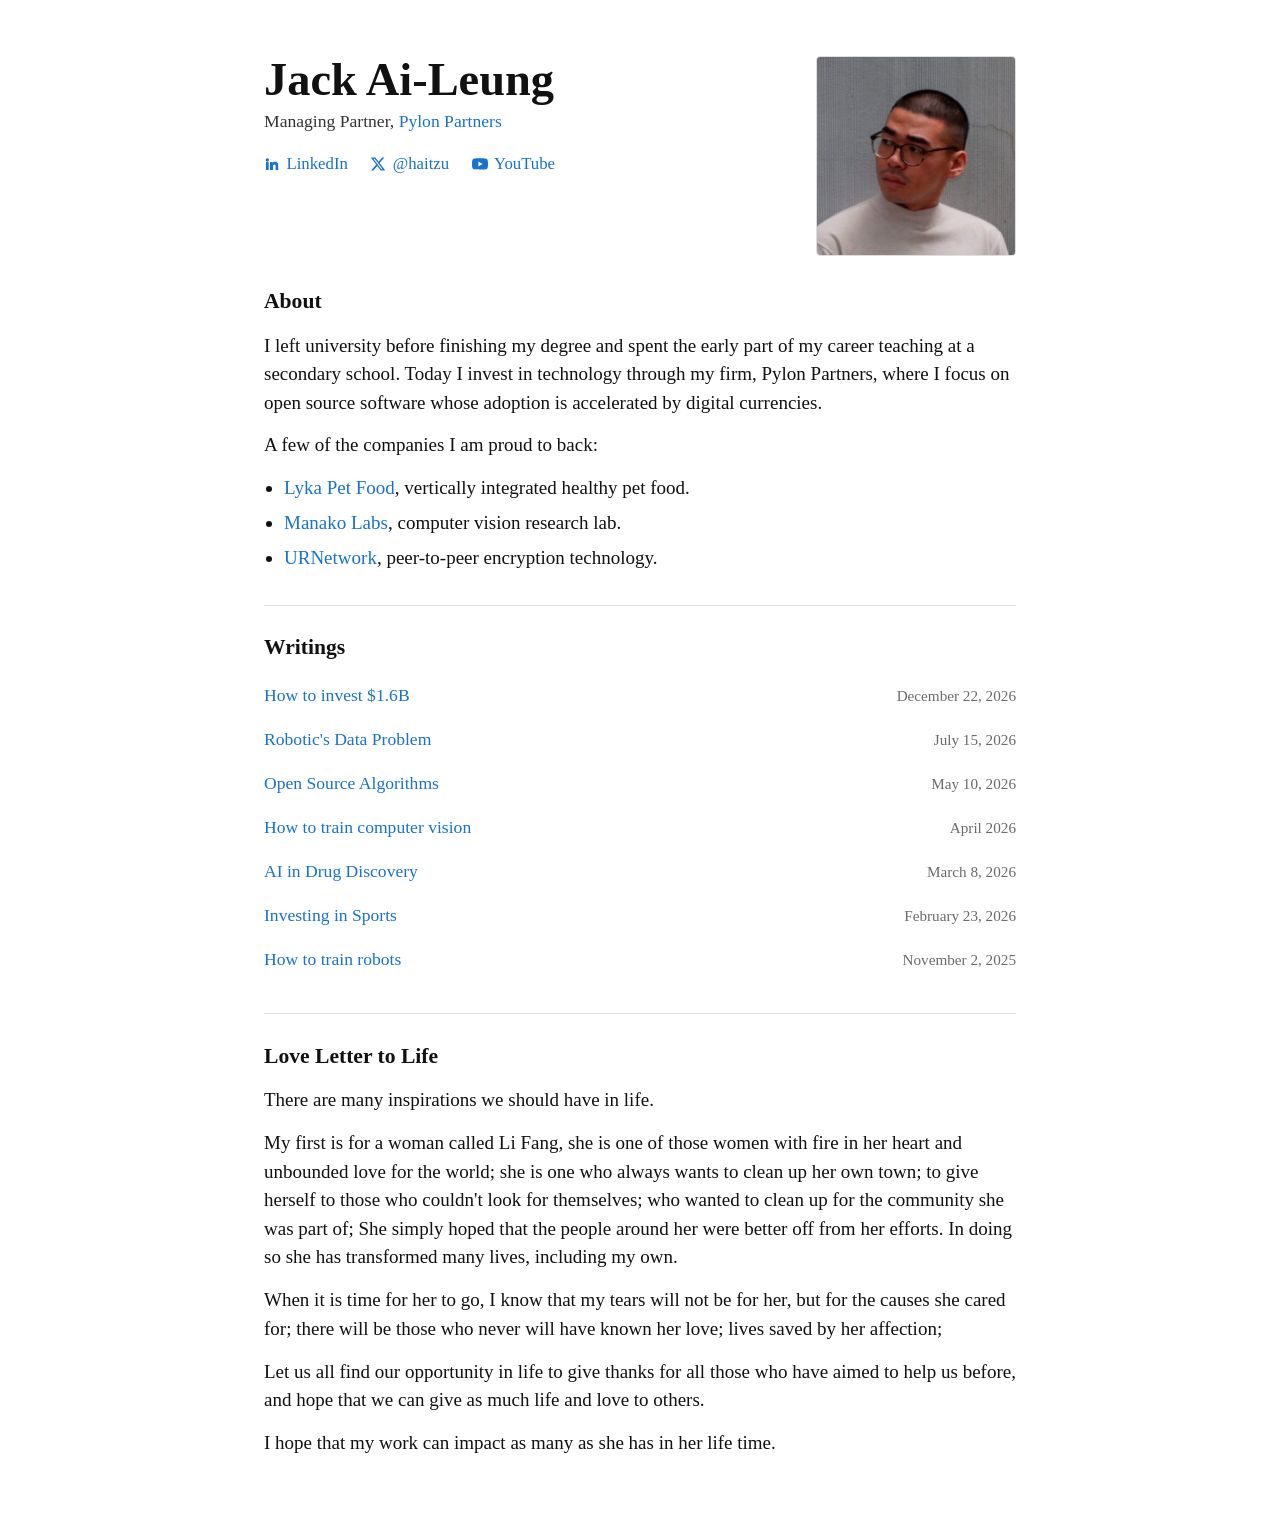
==== index.html @ 3fbbdba5 "Retitle essay, Home nav link, abstract all guest attributions" ====
<!DOCTYPE html>
<html lang="en">
<head>
  <meta charset="utf-8">
  <meta name="viewport" content="width=device-width, initial-scale=1">
  <title>Jack Ai-Leung</title>
  <meta name="description" content="Jack Ai-Leung, tech investor. Founder of Pylon Partners, identifying and investing in open source software accelerated by digital currencies. Former secondary school teacher.">
  <meta property="og:title" content="Jack Ai-Leung">
  <meta property="og:description" content="Tech investor. Founder of Pylon Partners.">
  <meta property="og:type" content="website">
  <link rel="stylesheet" href="style.css">
</head>
<body>
  <main class="wrap">

    <header class="masthead">
      <div class="intro">
        <h1>Jack Ai-Leung</h1>
        <p class="role">Managing Partner, <a href="https://www.pylon.partners" target="_blank" rel="noopener">Pylon Partners</a></p>
        <nav class="links">
          <a href="https://www.linkedin.com/in/jackpylon/" target="_blank" rel="noopener">
            <svg viewBox="0 0 24 24" fill="currentColor" aria-hidden="true"><path d="M4.98 3.5a2.5 2.5 0 1 1 0 5 2.5 2.5 0 0 1 0-5ZM3 9h4v12H3V9Zm6 0h3.8v1.64h.05c.53-1 1.83-2.05 3.77-2.05 4.03 0 4.78 2.65 4.78 6.1V21h-4v-5.4c0-1.29-.02-2.95-1.8-2.95-1.8 0-2.08 1.4-2.08 2.85V21H9V9Z"/></svg>
            LinkedIn
          </a>
          <a href="https://x.com/haitzu" target="_blank" rel="noopener">
            <svg viewBox="0 0 24 24" fill="currentColor" aria-hidden="true"><path d="M18.244 2.25h3.308l-7.227 8.26 8.502 11.24h-6.66l-5.214-6.817L4.99 21.75H1.68l7.73-8.835L1.254 2.25H8.08l4.713 6.231 5.45-6.231Zm-1.161 17.52h1.833L7.084 4.126H5.117L17.083 19.77Z"/></svg>
            @haitzu
          </a>
          <a href="https://www.youtube.com/@supercyclepod" target="_blank" rel="noopener">
            <svg viewBox="0 0 24 24" fill="currentColor" aria-hidden="true"><path d="M23.5 6.2a3.02 3.02 0 0 0-2.12-2.14C19.5 3.55 12 3.55 12 3.55s-7.5 0-9.38.51A3.02 3.02 0 0 0 .5 6.2 31.6 31.6 0 0 0 0 12a31.6 31.6 0 0 0 .5 5.8 3.02 3.02 0 0 0 2.12 2.14c1.88.51 9.38.51 9.38.51s7.5 0 9.38-.51a3.02 3.02 0 0 0 2.12-2.14A31.6 31.6 0 0 0 24 12a31.6 31.6 0 0 0-.5-5.8ZM9.6 15.57V8.43L15.82 12 9.6 15.57Z"/></svg>
            YouTube
          </a>
        </nav>
      </div>
      <div class="photo">
        <!-- Real headshot. Falls back to the monogram if assets/headshot.jpg is missing. -->
        <img src="assets/headshot.jpg" alt="Jack" onerror="this.onerror=null;this.src='assets/headshot.svg'">
      </div>
    </header>

    <section id="about" class="prose">
      <p class="section-label">About</p>
      <p>I left university before finishing my degree and spent the early part of my career teaching at a secondary school. Today I invest in technology through my firm, Pylon Partners, where I focus on open source software whose adoption is accelerated by digital currencies.</p>
      <p class="list-lead">A few of the companies I am proud to back:</p>
      <ul class="bullets">
        <li><span class="b-name"><a href="https://lyka.com.au" target="_blank" rel="noopener">Lyka Pet Food</a></span>, vertically integrated healthy pet food.</li>
        <li><span class="b-name"><a href="https://manako.ai/" target="_blank" rel="noopener">Manako Labs</a></span>, computer vision research lab.</li>
        <li><span class="b-name"><a href="https://ur.io" target="_blank" rel="noopener">URNetwork</a></span>, peer-to-peer encryption technology.</li>
      </ul>
    </section>

    <section id="writings">
      <p class="section-label">Writings</p>
      <ul class="posts">
        <li>
          <a class="post-link" href="posts/how-to-invest-1-6b.html">
            <span class="post-title">How to invest $1.6B</span>
            <span class="post-date">December 22, 2026</span>
          </a>
        </li>
        <li>
          <a class="post-link" href="posts/robotics-data-problem.html">
            <span class="post-title">Robotic's Data Problem</span>
            <span class="post-date">July 15, 2026</span>
          </a>
        </li>
        <li>
          <a class="post-link" href="posts/open-source-algorithms.html">
            <span class="post-title">Open Source Algorithms</span>
            <span class="post-date">May 10, 2026</span>
          </a>
        </li>
        <li>
          <a class="post-link" href="posts/how-to-train-computer-vision.html">
            <span class="post-title">How to train computer vision</span>
            <span class="post-date">April 2026</span>
          </a>
        </li>
        <li>
          <a class="post-link" href="posts/ai-in-drug-discovery.html">
            <span class="post-title">AI in Drug Discovery</span>
            <span class="post-date">March 8, 2026</span>
          </a>
        </li>
        <li>
          <a class="post-link" href="posts/investing-in-sports.html">
            <span class="post-title">Investing in Sports</span>
            <span class="post-date">February 23, 2026</span>
          </a>
        </li>
        <li>
          <a class="post-link" href="posts/how-to-train-robots.html">
            <span class="post-title">How to train robots</span>
            <span class="post-date">November 2, 2025</span>
          </a>
        </li>
      </ul>
    </section>

    <section id="love-letter" class="prose">
      <p class="section-label">Love Letter to Life</p>
      <p>There are many inspirations we should have in life.</p>
      <p>My first is for a woman called Li Fang, she is one of those women with fire in her heart and unbounded love for the world; she is one who always wants to clean up her own town; to give herself to those who couldn't look for themselves; who wanted to clean up for the community she was part of; She simply hoped that the people around her were better off from her efforts. In doing so she has transformed many lives, including my own.</p>
      <p>When it is time for her to go, I know that my tears will not be for her, but for the causes she cared for; there will be those who never will have known her love; lives saved by her affection;</p>
      <p>Let us all find our opportunity in life to give thanks for all those who have aimed to help us before, and hope that we can give as much life and love to others.</p>
      <p>I hope that my work can impact as many as she has in her life time.</p>
    </section>

  </main>
</body>
</html>
---- style.css ----
/* ============================================================
   Jack, personal site
   Forked from the andyzeng.github.io academic template:
   two-column masthead, rule dividers, blue/orange link colors.
   Body type set in Times New Roman on white per Jack's request.
   ============================================================ */

:root {
  --bg:        #ffffff;
  --ink:       #111111;
  --ink-soft:  #333333;
  --ink-faint: #6a6a6a;
  --line:      #dddddd;
  --link:      #1772d0;   /* legible link blue */
  --link-hov:  #0d2749;   /* darker blue on hover */
  --max:       50rem;
  --serif: 'Times New Roman', Times, Georgia, serif;
}

* { box-sizing: border-box; }
html { -webkit-text-size-adjust: 100%; }

body {
  margin: 0;
  background: var(--bg);
  color: var(--ink);
  font-family: var(--serif);
  font-size: 19px;
  line-height: 1.5;
  text-rendering: optimizeLegibility;
}

.wrap {
  max-width: var(--max);
  margin: 0 auto;
  padding: clamp(2rem, 5vw, 3.5rem) 1.5rem 4.5rem;
}

/* ---------- Links ---------- */
a { color: var(--link); text-decoration: none; }
a:hover { color: var(--link-hov); text-decoration: none; }

/* ---------- Masthead (two-column: bio left, photo right) ---------- */
.masthead {
  display: flex;
  align-items: flex-start;
  gap: 2rem;
  margin-bottom: 0.5rem;
}
.masthead .intro { flex: 1 1 auto; min-width: 0; }
.masthead h1 {
  font-weight: 700;
  font-size: clamp(2.2rem, 5vw, 2.9rem);
  line-height: 1.05;
  margin: 0 0 0.2rem;
}
.masthead .role {
  font-size: 1.1rem;
  color: var(--ink-soft);
  margin: 0 0 0.9rem;
}
.masthead .role a { color: var(--link); }
.masthead .role a:hover { color: var(--link-hov); }
.masthead .links { margin-top: 1.05rem; }
.masthead .photo {
  flex: 0 0 auto;
  width: 200px;
  height: 200px;
  overflow: hidden;
  background: #f2f2f2;
  border: 1px solid var(--line);
  border-radius: 4px;
}
.masthead .photo img { width: 100%; height: 100%; object-fit: cover; display: block; }

/* ---------- Section headers with rule ---------- */
section { margin-top: 1.8rem; }
section + section {
  border-top: 1px solid var(--line);
  padding-top: 1.6rem;
  margin-top: 2rem;
}
.section-label {
  font-family: var(--serif);
  font-size: 1.35rem;
  font-weight: 700;
  color: var(--ink);
  margin: 0 0 0.6rem;
}

.prose p { margin: 0 0 0.9rem; color: var(--ink); }
.prose p:last-child { margin-bottom: 0; }
.prose strong { font-weight: 700; }
.list-lead { margin: 0 0 0.4rem; color: var(--ink); }

/* ---------- Bulleted lists (portfolio + prose) ---------- */
.bullets { margin: 0.2rem 0 0; padding-left: 1.25rem; }
.bullets li { margin: 0 0 0.4rem; }
.bullets .b-name { font-weight: 400; }
.bullets .b-name a { color: var(--link); }
.bullets .b-name a:hover { color: var(--link-hov); }

/* ---------- Contact / links row ---------- */
.links {
  display: flex;
  flex-wrap: wrap;
  gap: 0.2rem 1.4rem;
  font-size: 1.05rem;
}
.links a { display: inline-flex; align-items: center; gap: 0.4rem; }
.links svg { width: 16px; height: 16px; flex: 0 0 auto; }

/* ---------- Company / venture lists ---------- */
.holdings { list-style: none; margin: 0.2rem 0 0; padding: 0; }
.holdings li {
  display: flex;
  justify-content: space-between;
  align-items: baseline;
  gap: 1rem;
  padding: 0.4rem 0;
}
.holdings .h-name { font-weight: 700; }
.holdings .h-name a { color: var(--link); }
.holdings .h-name a:hover { color: var(--link-hov); }
.holdings .h-desc { color: var(--ink-soft); font-weight: 400; }
.holdings .h-role {
  flex: 0 0 auto;
  font-style: italic;
  font-size: 0.92rem;
  color: var(--ink-faint);
  white-space: nowrap;
}

/* ---------- Writings list ---------- */
.posts { list-style: none; margin: 0; padding: 0; }
.posts a.post-link {
  display: flex;
  justify-content: space-between;
  align-items: baseline;
  gap: 1.25rem;
  padding: 0.55rem 0;
}
.posts .post-main { display: flex; flex-direction: column; gap: 0.12rem; }
.posts .post-title { font-size: 1.1rem; }
.posts .post-dek { font-size: 0.9rem; color: var(--ink-faint); line-height: 1.35; }
.posts .post-date {
  flex: 0 0 auto;
  font-size: 0.95rem;
  color: var(--ink-faint);
  white-space: nowrap;
}

/* ---------- Footer ---------- */
.site-foot {
  margin-top: 3rem;
  font-size: 0.92rem;
  color: var(--ink-faint);
}

/* ============================================================
   Post pages
   ============================================================ */
.post-nav { margin-bottom: 1.8rem; font-size: 1rem; }

.post-head { margin-bottom: 1.7rem; }
.post-head .post-meta {
  font-size: 0.95rem;
  color: var(--ink-faint);
  margin: 0 0 0.6rem;
}
.post-head h1 {
  font-weight: 700;
  font-size: clamp(1.95rem, 4.5vw, 2.5rem);
  line-height: 1.12;
  margin: 0 0 0.5rem;
}
.post-head .standfirst {
  font-size: 1.2rem;
  font-style: italic;
  line-height: 1.42;
  color: var(--ink-soft);
  margin: 0;
}

.article { font-size: 1.06rem; line-height: 1.6; }
.article h2 {
  font-weight: 700;
  font-size: 1.4rem;
  line-height: 1.25;
  margin: 2rem 0 0.6rem;
}
.article p { margin: 0 0 1.1rem; }
.article ul { margin: 0 0 1.1rem; padding-left: 1.3rem; }
.article li { margin: 0 0 0.4rem; }
.article a { text-decoration: underline; }

.article blockquote {
  margin: 1.2rem 0;
  padding-left: 1.5rem;
  color: var(--ink);
}
.article blockquote cite {
  display: block;
  margin-top: 0.3rem;
  font-style: normal;
  font-size: 0.92rem;
  color: var(--ink-faint);
}

/* ---------- Figures / visualizations ---------- */
.figure { margin: 1.9rem 0; }
.figure svg {
  width: 100%;
  height: auto;
  display: block;
  background: #fff;
  border: 1px solid var(--line);
  border-radius: 4px;
}
.figure figcaption {
  margin-top: 0.55rem;
  font-size: 0.9rem;
  font-style: italic;
  color: var(--ink-faint);
}

.source-note {
  margin-top: 2rem;
  font-size: 0.92rem;
  color: var(--ink-faint);
}

/* ---------- Small screens ---------- */
@media (max-width: 620px) {
  body { font-size: 18px; }
  .masthead { flex-direction: column-reverse; align-items: flex-start; gap: 1rem; }
  .masthead .photo { width: 150px; height: 150px; }
  .holdings li,
  .posts a.post-link { flex-direction: column; gap: 0.1rem; }
  .holdings .h-role { font-size: 0.88rem; }
}
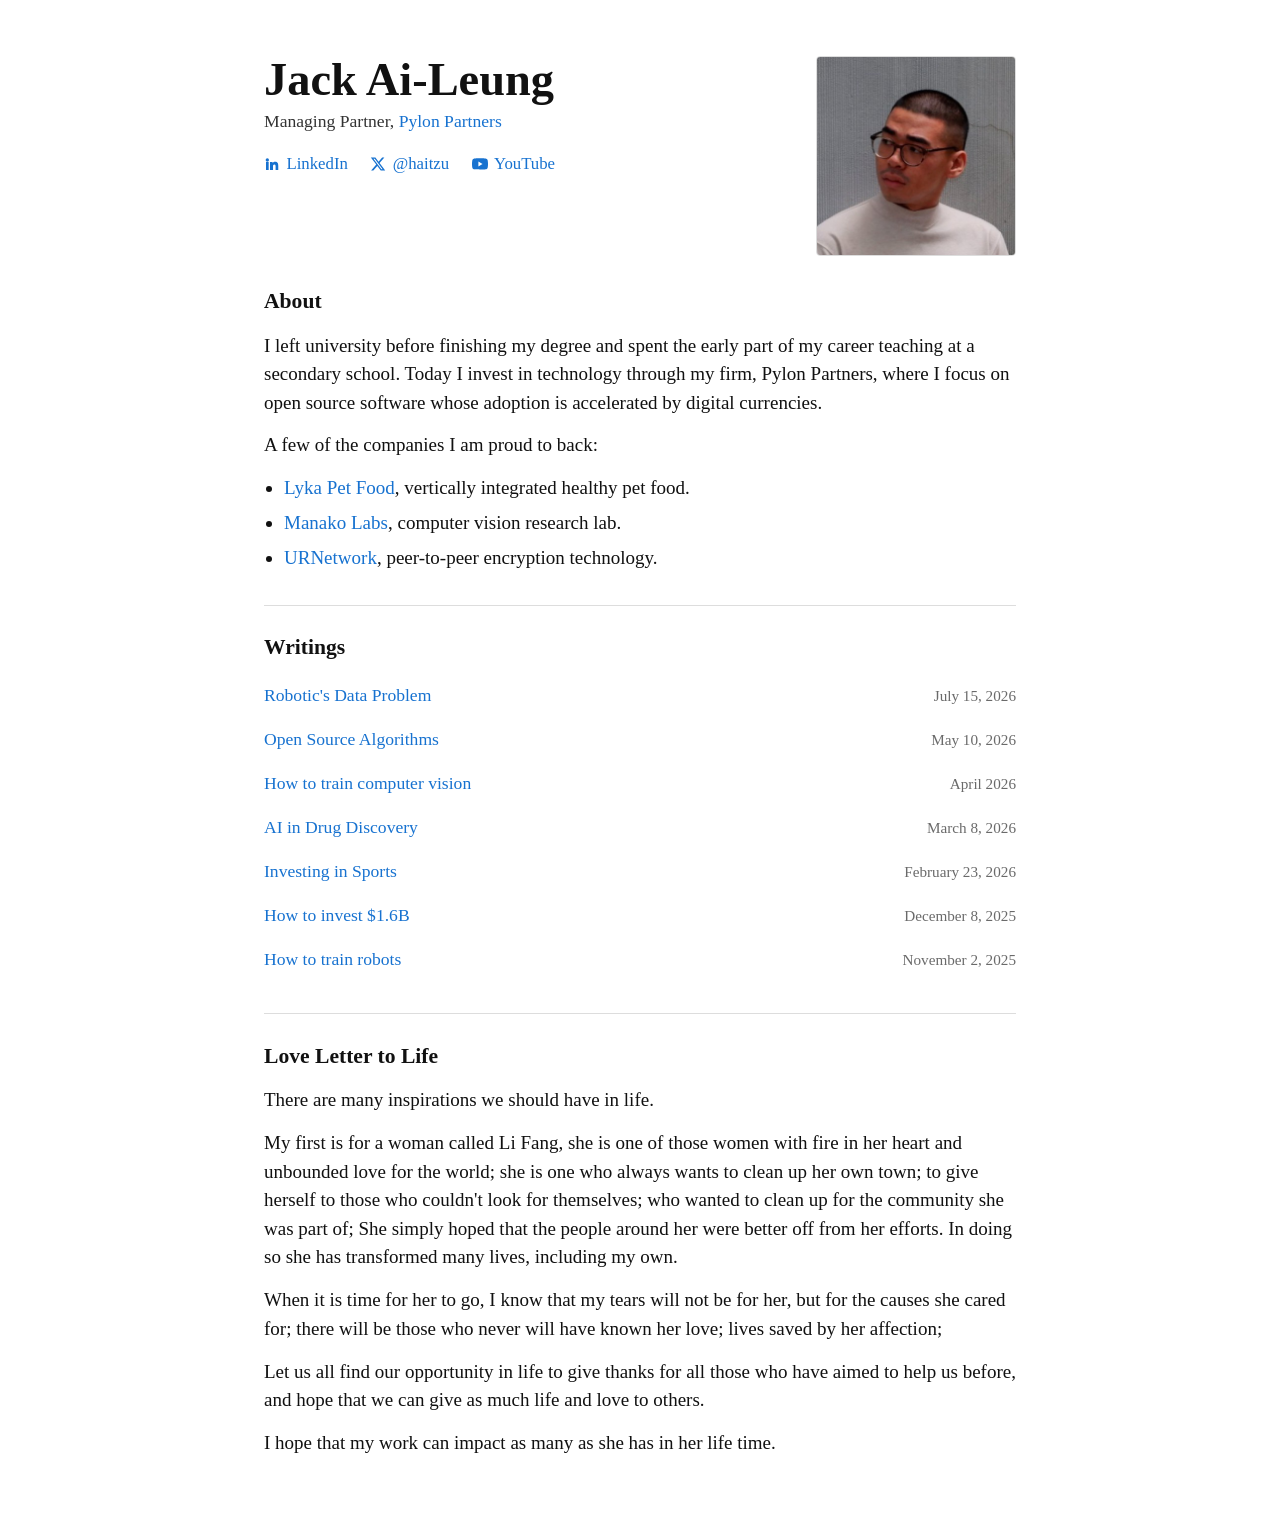
==== commit a0c5923b: "Add newer/older nav and key-takeaway highlights; correct $1.6B date; drop newsletter" ====
--- a/index.html
+++ b/index.html
@@ -53,12 +53,6 @@
       <p class="section-label">Writings</p>
       <ul class="posts">
         <li>
-          <a class="post-link" href="posts/how-to-invest-1-6b.html">
-            <span class="post-title">How to invest $1.6B</span>
-            <span class="post-date">December 22, 2026</span>
-          </a>
-        </li>
-        <li>
           <a class="post-link" href="posts/robotics-data-problem.html">
             <span class="post-title">Robotic's Data Problem</span>
             <span class="post-date">July 15, 2026</span>
@@ -89,6 +83,12 @@
           </a>
         </li>
         <li>
+          <a class="post-link" href="posts/how-to-invest-1-6b.html">
+            <span class="post-title">How to invest $1.6B</span>
+            <span class="post-date">December 8, 2025</span>
+          </a>
+        </li>
+        <li>
           <a class="post-link" href="posts/how-to-train-robots.html">
             <span class="post-title">How to train robots</span>
             <span class="post-date">November 2, 2025</span>
@@ -106,6 +106,7 @@
       <p>I hope that my work can impact as many as she has in her life time.</p>
     </section>
 
+
   </main>
 </body>
 </html>
--- a/style.css
+++ b/style.css
@@ -230,6 +230,48 @@
   color: var(--ink-faint);
 }
 
+/* ---------- Key takeaway highlights ----------
+   Three per essay, reserved for the load-bearing claims only.
+   Tint is the link blue (#1772d0) at ~14% on white, so it sits
+   inside the existing palette rather than introducing a new colour. */
+.article mark.hl {
+  background: #deebf8;
+  color: inherit;
+  padding: 0.08em 0.14em;
+  border-radius: 2px;
+  box-decoration-break: clone;
+  -webkit-box-decoration-break: clone;
+}
+
+
+/* ---------- Newer / older essay navigation ---------- */
+.post-foot-nav {
+  display: flex;
+  justify-content: space-between;
+  align-items: flex-start;
+  gap: 2rem;
+  margin-top: 2.6rem;
+  padding-top: 1.3rem;
+  border-top: 1px solid var(--line);
+}
+.post-foot-nav a {
+  display: flex;
+  flex-direction: column;
+  gap: 0.12rem;
+  max-width: 47%;
+}
+.post-foot-nav .pfn-next {
+  margin-left: auto;
+  text-align: right;
+  align-items: flex-end;
+}
+.post-foot-nav .pfn-label {
+  font-size: 0.88rem;
+  color: var(--ink-faint);
+}
+.post-foot-nav .pfn-title { font-size: 1.02rem; line-height: 1.3; }
+
+
 /* ---------- Small screens ---------- */
 @media (max-width: 620px) {
   body { font-size: 18px; }
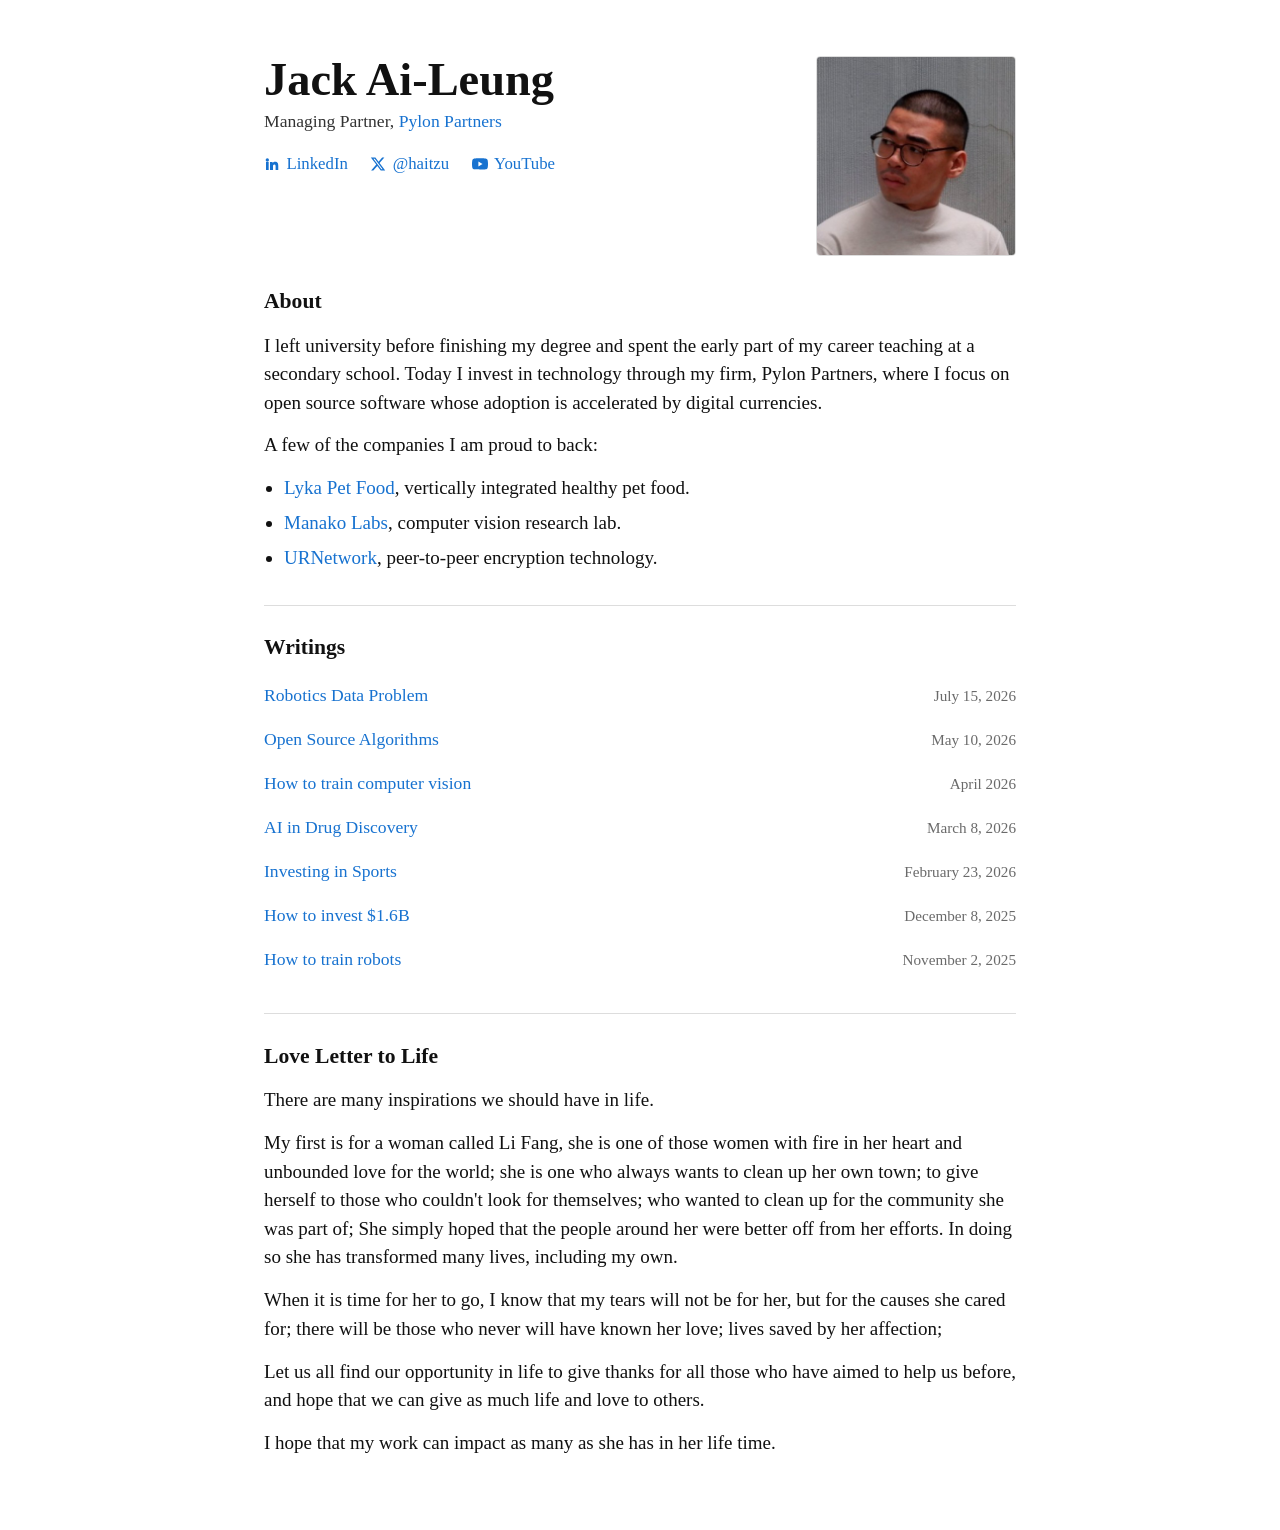
==== commit c04ed9f0: "Retitle to Robotics Data Problem; add 9 figures; centre figure headers; scope svg styles" ====
--- a/index.html
+++ b/index.html
@@ -54,7 +54,7 @@
       <ul class="posts">
         <li>
           <a class="post-link" href="posts/robotics-data-problem.html">
-            <span class="post-title">Robotic's Data Problem</span>
+            <span class="post-title">Robotics Data Problem</span>
             <span class="post-date">July 15, 2026</span>
           </a>
         </li>
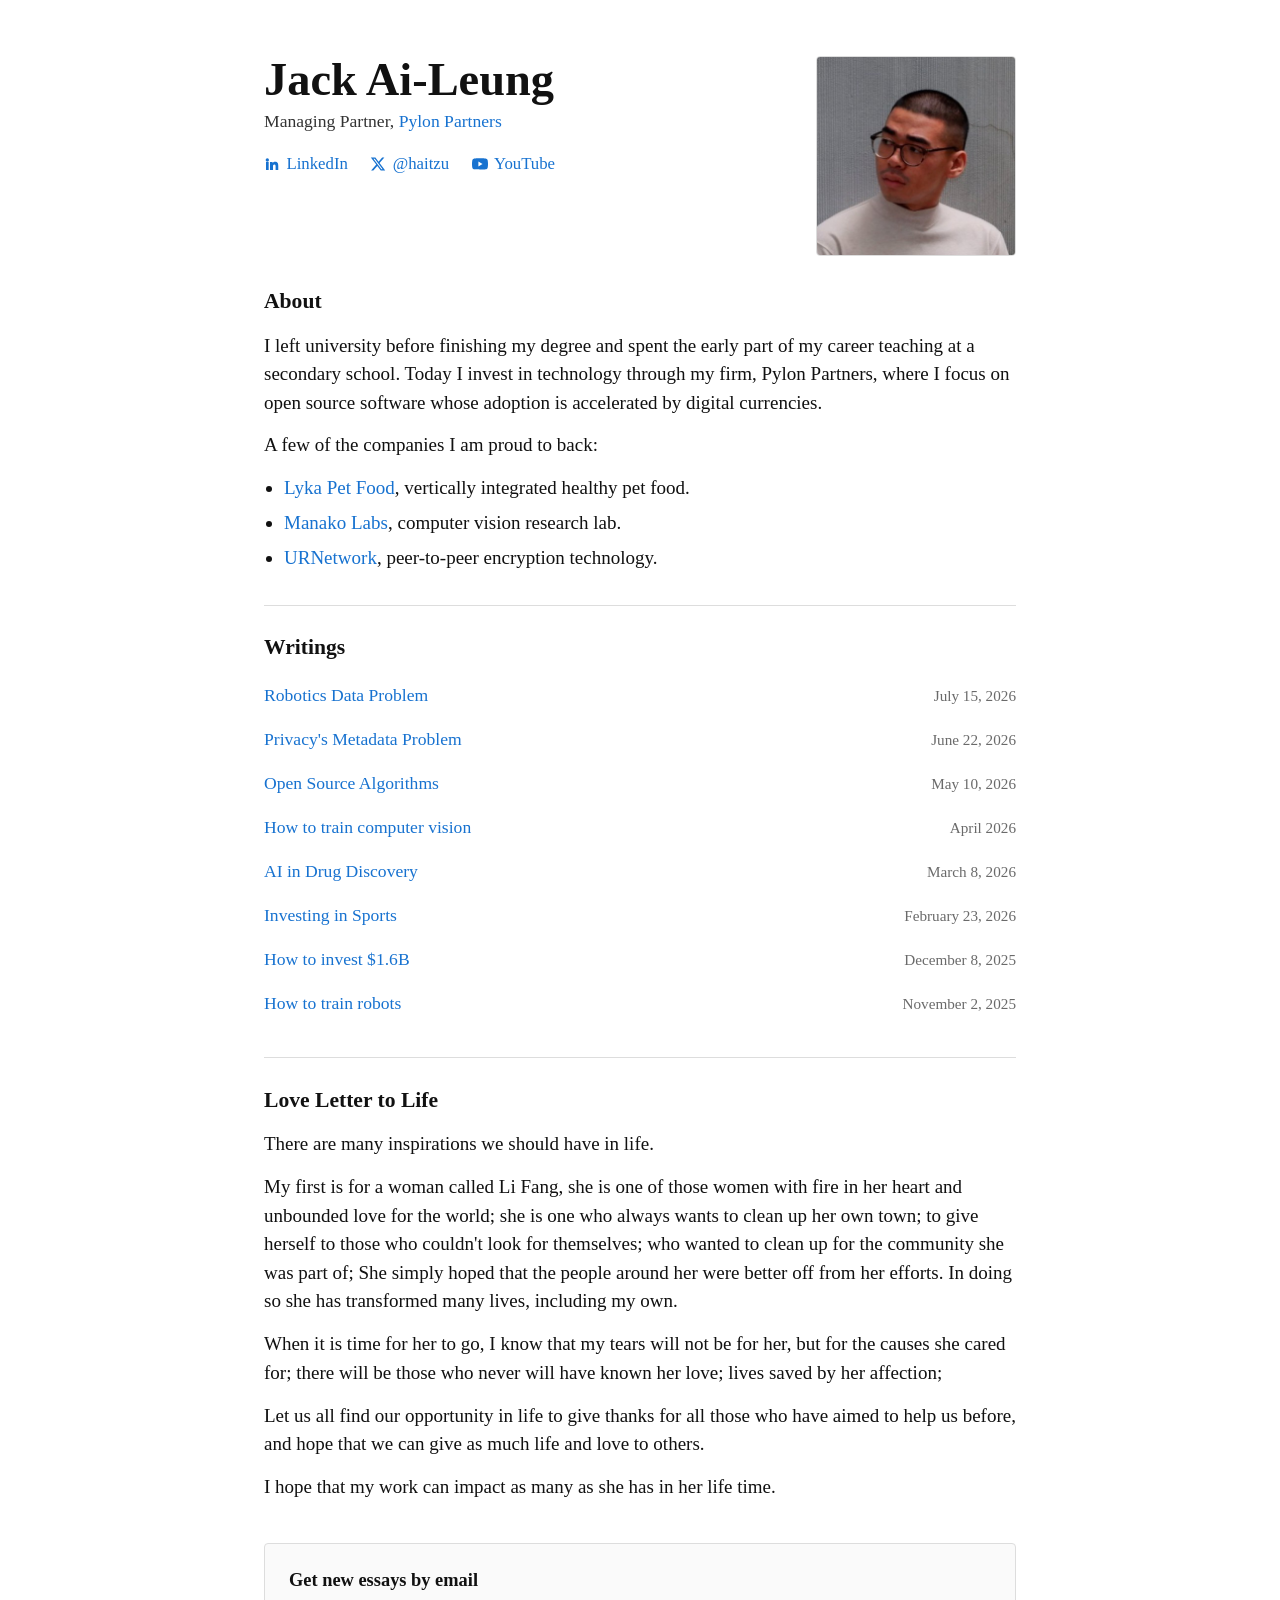
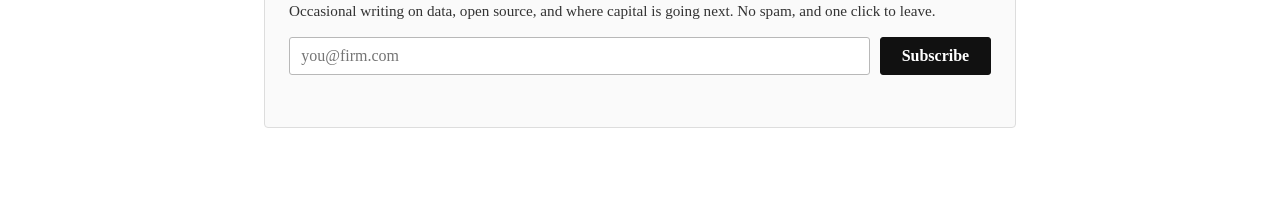
==== commit d5b57db1: "Add Privacy's Metadata Problem essay; launch Buttondown newsletter subscribe" ====
--- a/index.html
+++ b/index.html
@@ -59,6 +59,12 @@
           </a>
         </li>
         <li>
+          <a class="post-link" href="posts/privacy-metadata-problem.html">
+            <span class="post-title">Privacy's Metadata Problem</span>
+            <span class="post-date">June 22, 2026</span>
+          </a>
+        </li>
+        <li>
           <a class="post-link" href="posts/open-source-algorithms.html">
             <span class="post-title">Open Source Algorithms</span>
             <span class="post-date">May 10, 2026</span>
@@ -107,6 +113,19 @@
     </section>
 
 
+
+    <section class="subscribe" aria-labelledby="sub-h">
+      <p class="sub-h" id="sub-h">Get new essays by email</p>
+      <p class="sub-dek">Occasional writing on data, open source, and where capital is going next. No spam, and one click to leave.</p>
+      <form class="sub-form" action="https://buttondown.com/api/emails/embed-subscribe/jackaileung" method="post" target="_blank" rel="noopener" novalidate>
+        <label class="sr-only" for="sub-email">Email address</label>
+        <input id="sub-email" type="email" name="email" placeholder="you@firm.com" autocomplete="email" required>
+        <button type="submit">Subscribe</button>
+      </form>
+      <p class="sub-msg" role="status" aria-live="polite"></p>
+    </section>
+
   </main>
+  <script src="subscribe.js"></script>
 </body>
 </html>
--- a/style.css
+++ b/style.css
@@ -244,6 +244,75 @@
 }
 
 
+/* ---------- Newsletter subscribe ---------- */
+.subscribe {
+  margin-top: 2.6rem;
+  padding: 1.4rem 1.5rem 1.5rem;
+  border: 1px solid var(--line);
+  border-radius: 4px;
+  background: #fafafa;
+}
+.subscribe .sub-h {
+  font-size: 1.15rem;
+  font-weight: 700;
+  margin: 0 0 0.35rem;
+}
+.subscribe .sub-dek {
+  font-size: 0.95rem;
+  line-height: 1.45;
+  color: var(--ink-soft);
+  margin: 0 0 0.95rem;
+}
+.sub-form { display: flex; gap: 0.6rem; flex-wrap: wrap; }
+.sub-form input[type="email"] {
+  flex: 1 1 15rem;
+  min-width: 0;
+  font-family: var(--serif);
+  font-size: 1rem;
+  color: var(--ink);
+  background: #ffffff;
+  padding: 0.55rem 0.7rem;
+  border: 1px solid #b8b8b8;
+  border-radius: 3px;
+}
+.sub-form input[type="email"]:focus {
+  outline: 2px solid var(--link);
+  outline-offset: 1px;
+  border-color: var(--link);
+}
+.sub-form button {
+  flex: 0 0 auto;
+  font-family: var(--serif);
+  font-size: 1rem;
+  font-weight: 700;
+  color: #ffffff;
+  background: var(--ink);
+  padding: 0.55rem 1.3rem;
+  border: 1px solid var(--ink);
+  border-radius: 3px;
+  cursor: pointer;
+}
+.sub-form button:hover { background: #000000; }
+.sub-form button[disabled] { opacity: 0.5; cursor: default; }
+.sub-msg {
+  margin: 0.7rem 0 0;
+  font-size: 0.92rem;
+  min-height: 1.15em;
+  color: var(--ink-soft);
+}
+.sub-msg.is-ok  { color: #1a7a3a; }
+.sub-msg.is-err { color: #c0392b; }
+
+.sr-only {
+  position: absolute;
+  width: 1px; height: 1px;
+  padding: 0; margin: -1px;
+  overflow: hidden;
+  clip: rect(0, 0, 0, 0);
+  white-space: nowrap;
+  border: 0;
+}
+
 /* ---------- Newer / older essay navigation ---------- */
 .post-foot-nav {
   display: flex;
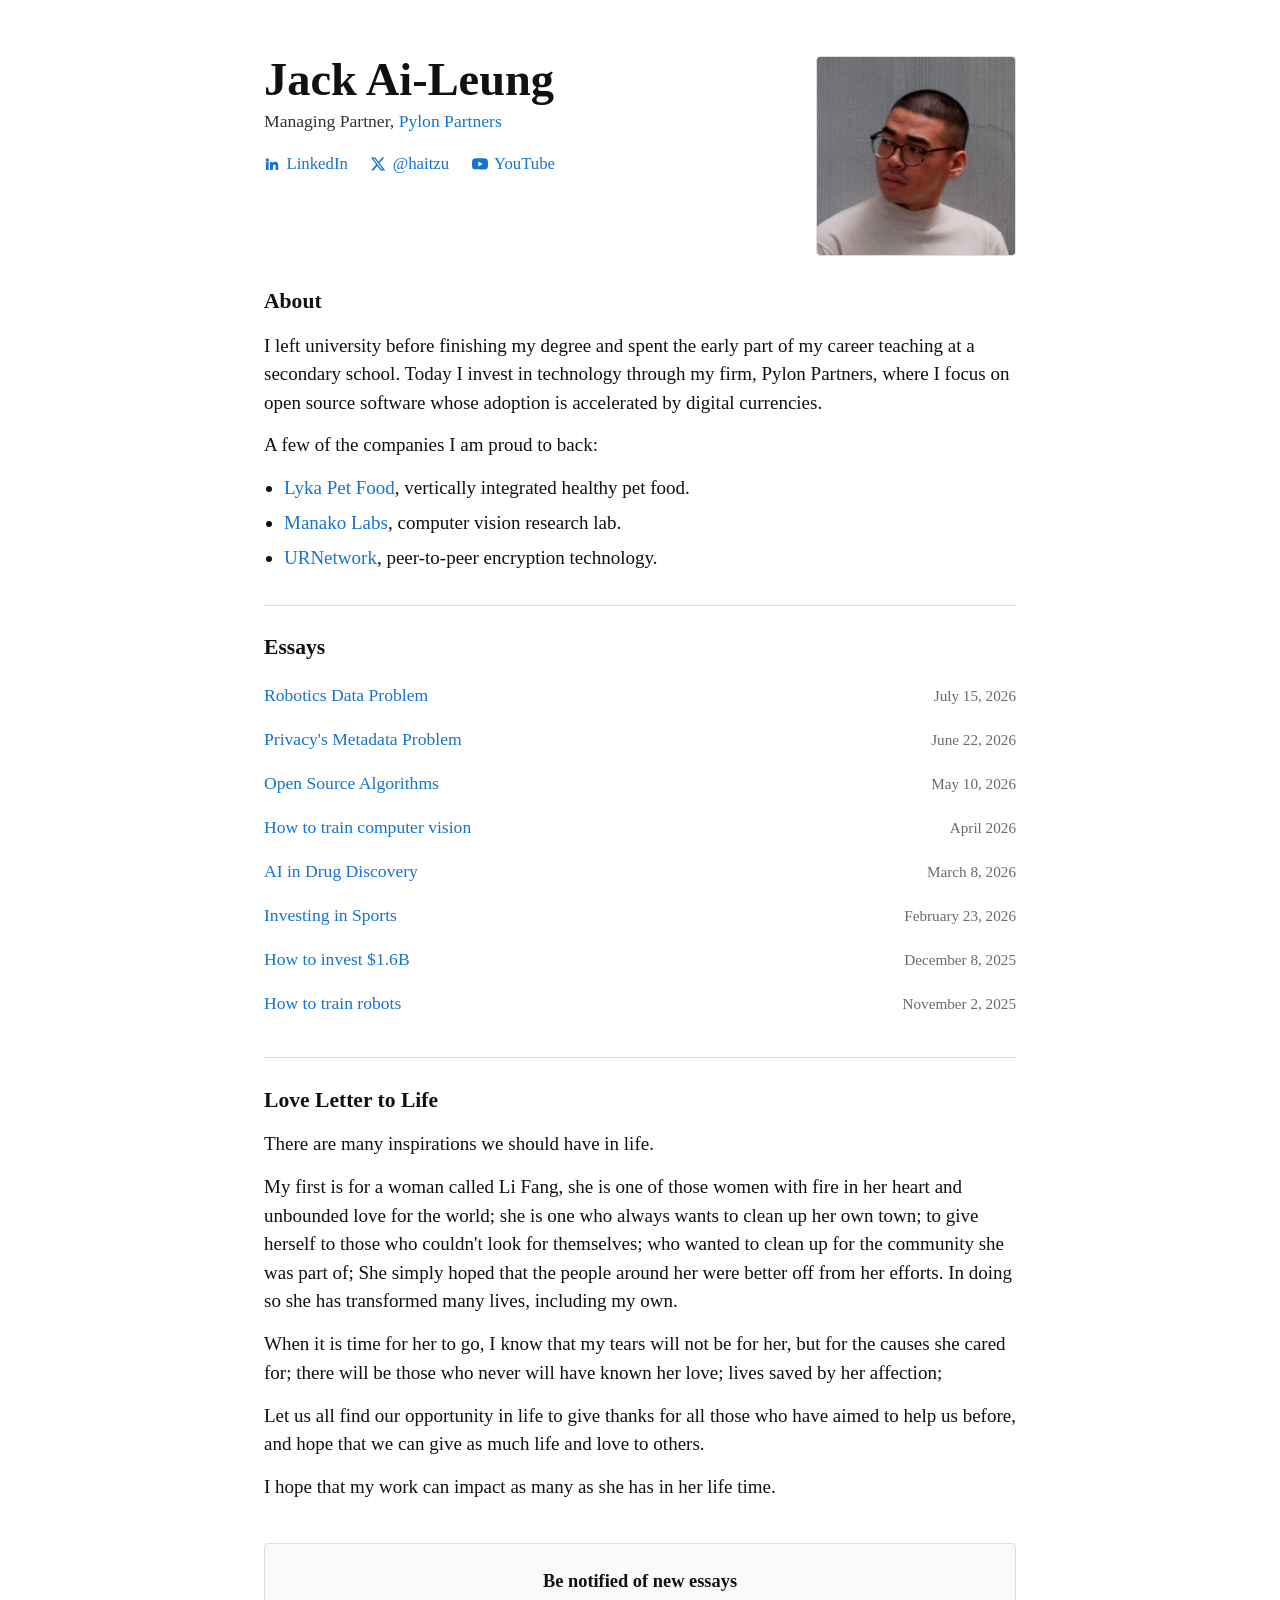
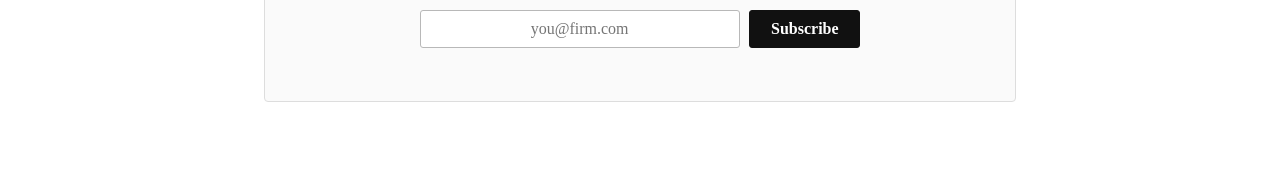
==== commit 8daf3e0e: "Remove disclosures; relabel Essays; one highlight per essay; tighten vague phrasing; centre and simp" ====
--- a/index.html
+++ b/index.html
@@ -49,8 +49,8 @@
       </ul>
     </section>
 
-    <section id="writings">
-      <p class="section-label">Writings</p>
+    <section id="essays">
+      <p class="section-label">Essays</p>
       <ul class="posts">
         <li>
           <a class="post-link" href="posts/robotics-data-problem.html">
@@ -115,8 +115,7 @@
 
 
     <section class="subscribe" aria-labelledby="sub-h">
-      <p class="sub-h" id="sub-h">Get new essays by email</p>
-      <p class="sub-dek">Occasional writing on data, open source, and where capital is going next. No spam, and one click to leave.</p>
+      <p class="sub-h" id="sub-h">Be notified of new essays</p>
       <form class="sub-form" action="https://buttondown.com/api/emails/embed-subscribe/jackaileung" method="post" target="_blank" rel="noopener" novalidate>
         <label class="sr-only" for="sub-email">Email address</label>
         <input id="sub-email" type="email" name="email" placeholder="you@firm.com" autocomplete="email" required>
--- a/style.css
+++ b/style.css
@@ -247,26 +247,27 @@
 /* ---------- Newsletter subscribe ---------- */
 .subscribe {
   margin-top: 2.6rem;
-  padding: 1.4rem 1.5rem 1.5rem;
+  padding: 1.5rem 1.5rem 1.6rem;
   border: 1px solid var(--line);
   border-radius: 4px;
   background: #fafafa;
+  text-align: center;
 }
 .subscribe .sub-h {
   font-size: 1.15rem;
   font-weight: 700;
-  margin: 0 0 0.35rem;
-}
-.subscribe .sub-dek {
-  font-size: 0.95rem;
-  line-height: 1.45;
-  color: var(--ink-soft);
-  margin: 0 0 0.95rem;
-}
-.sub-form { display: flex; gap: 0.6rem; flex-wrap: wrap; }
+  margin: 0 0 0.9rem;
+}
+.sub-form {
+  display: flex;
+  gap: 0.6rem;
+  flex-wrap: wrap;
+  justify-content: center;
+}
 .sub-form input[type="email"] {
-  flex: 1 1 15rem;
+  flex: 0 1 20rem;
   min-width: 0;
+  text-align: center;
   font-family: var(--serif);
   font-size: 1rem;
   color: var(--ink);
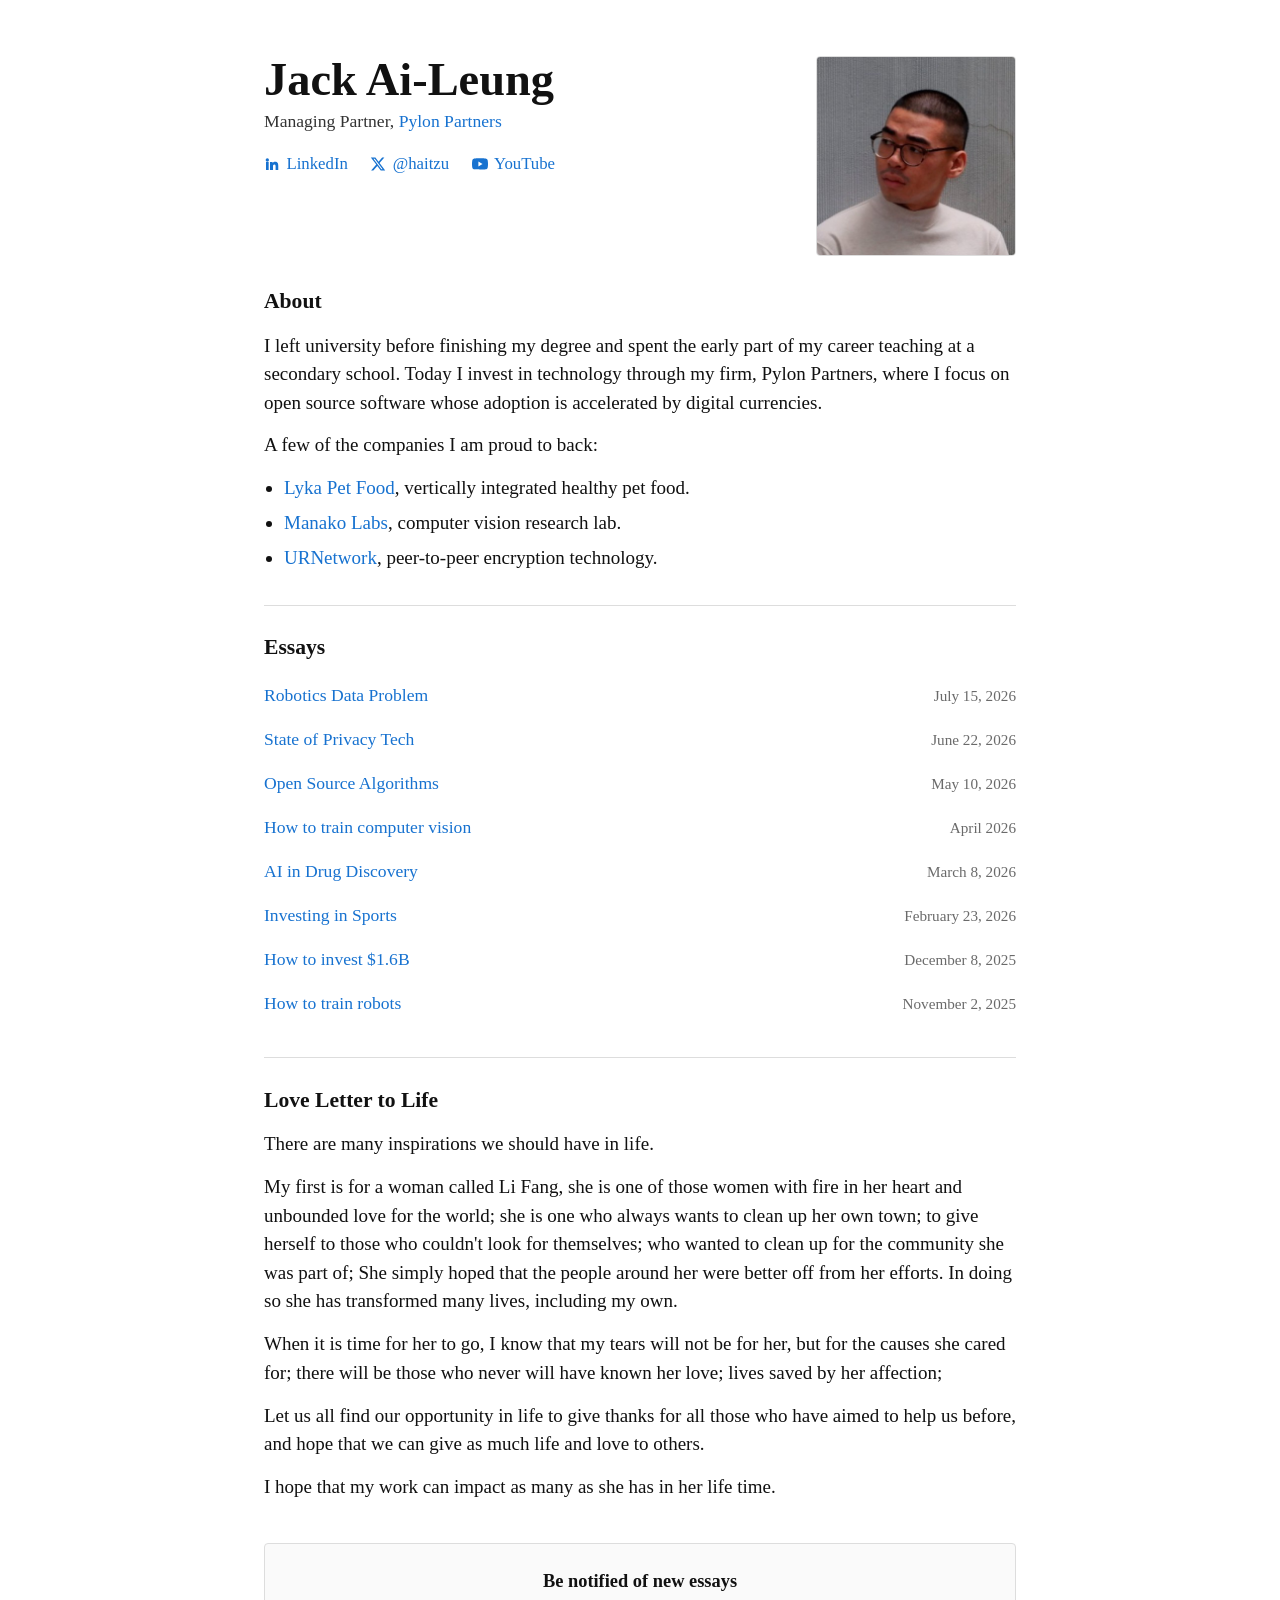
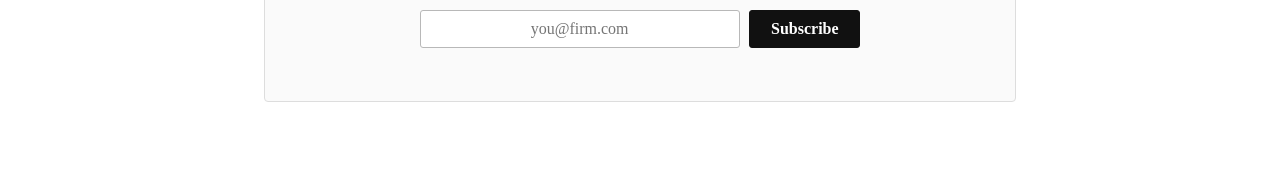
==== commit 06cbffba: "Rename essay to State of Privacy Tech; remove per-essay subtitles" ====
--- a/index.html
+++ b/index.html
@@ -59,8 +59,8 @@
           </a>
         </li>
         <li>
-          <a class="post-link" href="posts/privacy-metadata-problem.html">
-            <span class="post-title">Privacy's Metadata Problem</span>
+          <a class="post-link" href="posts/state-of-privacy-tech.html">
+            <span class="post-title">State of Privacy Tech</span>
             <span class="post-date">June 22, 2026</span>
           </a>
         </li>
--- a/style.css
+++ b/style.css
@@ -174,13 +174,6 @@
   line-height: 1.12;
   margin: 0 0 0.5rem;
 }
-.post-head .standfirst {
-  font-size: 1.2rem;
-  font-style: italic;
-  line-height: 1.42;
-  color: var(--ink-soft);
-  margin: 0;
-}
 
 .article { font-size: 1.06rem; line-height: 1.6; }
 .article h2 {
@@ -231,7 +224,7 @@
 }
 
 /* ---------- Key takeaway highlights ----------
-   Three per essay, reserved for the load-bearing claims only.
+   One sentence per essay, reserved for the single load-bearing claim.
    Tint is the link blue (#1772d0) at ~14% on white, so it sits
    inside the existing palette rather than introducing a new colour. */
 .article mark.hl {
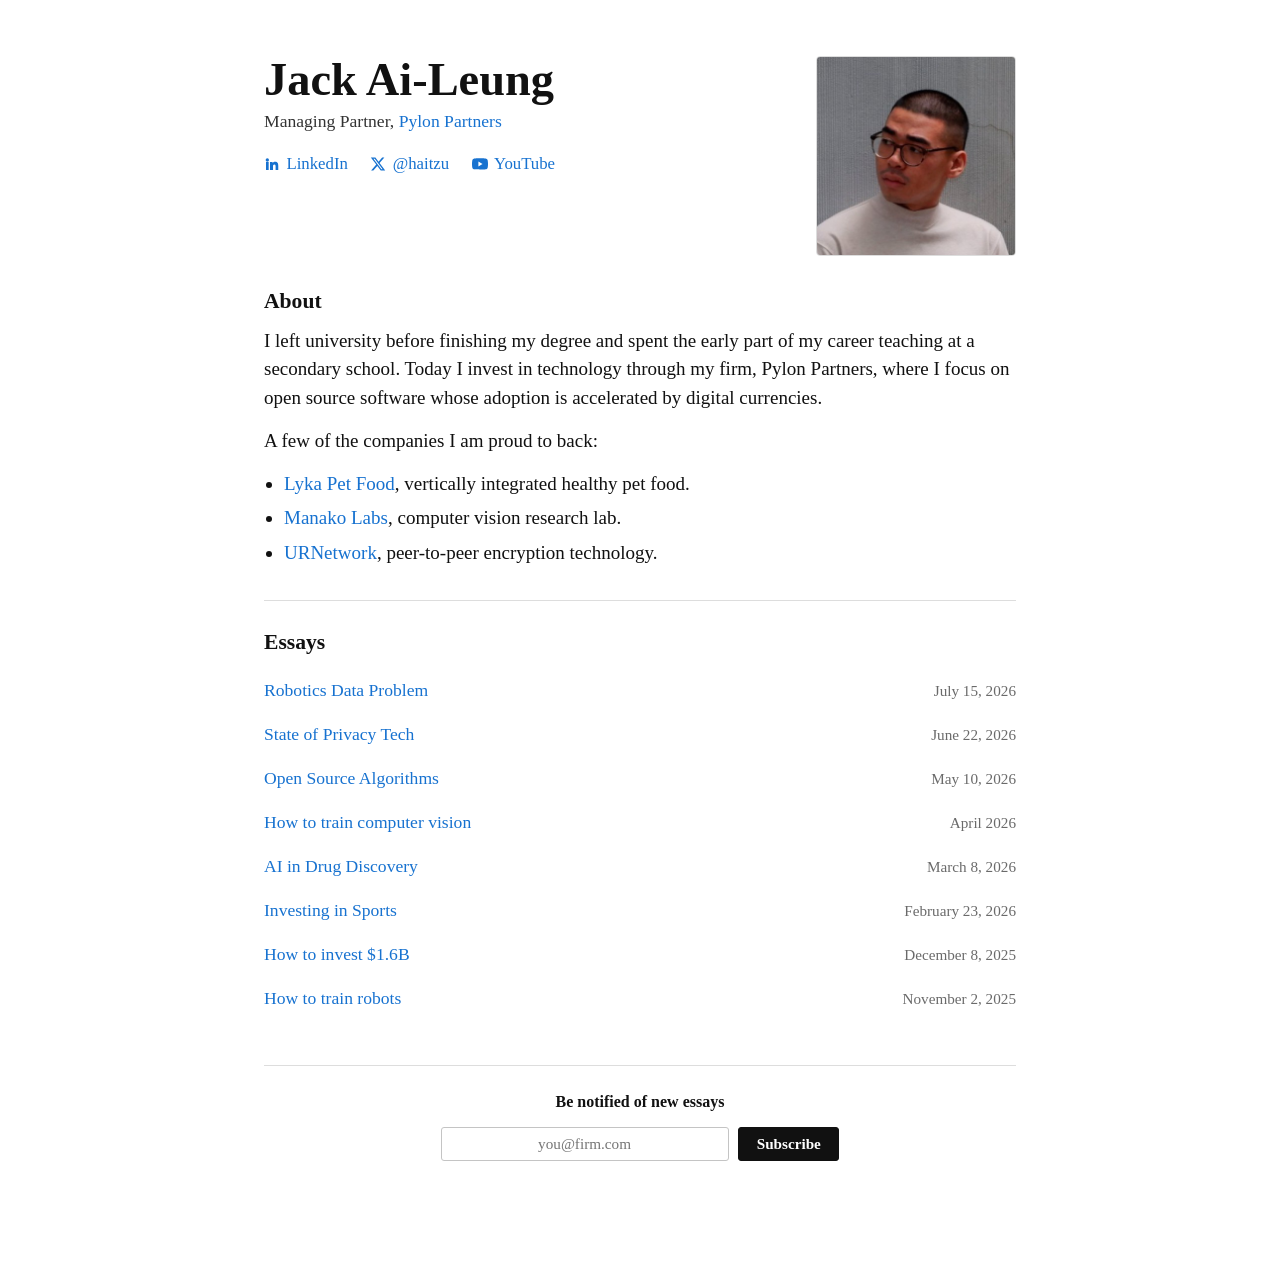
==== commit c3c31b4b: "Subtle signup with divider; remove Love Letter; UX audit fixes: mobile figures, focus states, semant" ====
--- a/index.html
+++ b/index.html
@@ -4,10 +4,13 @@
   <meta charset="utf-8">
   <meta name="viewport" content="width=device-width, initial-scale=1">
   <title>Jack Ai-Leung</title>
-  <meta name="description" content="Jack Ai-Leung, tech investor. Founder of Pylon Partners, identifying and investing in open source software accelerated by digital currencies. Former secondary school teacher.">
+  <meta name="description" content="Jack Ai-Leung, tech investor. Managing Partner of Pylon Partners, investing in open source software accelerated by digital currencies.">
   <meta property="og:title" content="Jack Ai-Leung">
-  <meta property="og:description" content="Tech investor. Founder of Pylon Partners.">
+  <meta property="og:description" content="Tech investor. Managing Partner of Pylon Partners.">
   <meta property="og:type" content="website">
+  <link rel="icon" href="/assets/favicon.svg" type="image/svg+xml">
+  <meta property="og:image" content="https://jackaileung.com/assets/headshot.jpg">
+  <meta name="twitter:card" content="summary">
   <link rel="stylesheet" href="style.css">
 </head>
 <body>
@@ -34,12 +37,12 @@
       </div>
       <div class="photo">
         <!-- Real headshot. Falls back to the monogram if assets/headshot.jpg is missing. -->
-        <img src="assets/headshot.jpg" alt="Jack" onerror="this.onerror=null;this.src='assets/headshot.svg'">
+        <img src="assets/headshot.jpg" alt="Jack Ai-Leung" onerror="this.onerror=null;this.src='assets/headshot.svg'">
       </div>
     </header>
 
     <section id="about" class="prose">
-      <p class="section-label">About</p>
+      <h2 class="section-label">About</h2>
       <p>I left university before finishing my degree and spent the early part of my career teaching at a secondary school. Today I invest in technology through my firm, Pylon Partners, where I focus on open source software whose adoption is accelerated by digital currencies.</p>
       <p class="list-lead">A few of the companies I am proud to back:</p>
       <ul class="bullets">
@@ -50,7 +53,7 @@
     </section>
 
     <section id="essays">
-      <p class="section-label">Essays</p>
+      <h2 class="section-label">Essays</h2>
       <ul class="posts">
         <li>
           <a class="post-link" href="posts/robotics-data-problem.html">
@@ -103,14 +106,6 @@
       </ul>
     </section>
 
-    <section id="love-letter" class="prose">
-      <p class="section-label">Love Letter to Life</p>
-      <p>There are many inspirations we should have in life.</p>
-      <p>My first is for a woman called Li Fang, she is one of those women with fire in her heart and unbounded love for the world; she is one who always wants to clean up her own town; to give herself to those who couldn't look for themselves; who wanted to clean up for the community she was part of; She simply hoped that the people around her were better off from her efforts. In doing so she has transformed many lives, including my own.</p>
-      <p>When it is time for her to go, I know that my tears will not be for her, but for the causes she cared for; there will be those who never will have known her love; lives saved by her affection;</p>
-      <p>Let us all find our opportunity in life to give thanks for all those who have aimed to help us before, and hope that we can give as much life and love to others.</p>
-      <p>I hope that my work can impact as many as she has in her life time.</p>
-    </section>
 
 
 
--- a/style.css
+++ b/style.css
@@ -110,28 +110,7 @@
 .links a { display: inline-flex; align-items: center; gap: 0.4rem; }
 .links svg { width: 16px; height: 16px; flex: 0 0 auto; }
 
-/* ---------- Company / venture lists ---------- */
-.holdings { list-style: none; margin: 0.2rem 0 0; padding: 0; }
-.holdings li {
-  display: flex;
-  justify-content: space-between;
-  align-items: baseline;
-  gap: 1rem;
-  padding: 0.4rem 0;
-}
-.holdings .h-name { font-weight: 700; }
-.holdings .h-name a { color: var(--link); }
-.holdings .h-name a:hover { color: var(--link-hov); }
-.holdings .h-desc { color: var(--ink-soft); font-weight: 400; }
-.holdings .h-role {
-  flex: 0 0 auto;
-  font-style: italic;
-  font-size: 0.92rem;
-  color: var(--ink-faint);
-  white-space: nowrap;
-}
-
-/* ---------- Writings list ---------- */
+/* ---------- Essay list ---------- */
 .posts { list-style: none; margin: 0; padding: 0; }
 .posts a.post-link {
   display: flex;
@@ -140,21 +119,12 @@
   gap: 1.25rem;
   padding: 0.55rem 0;
 }
-.posts .post-main { display: flex; flex-direction: column; gap: 0.12rem; }
 .posts .post-title { font-size: 1.1rem; }
-.posts .post-dek { font-size: 0.9rem; color: var(--ink-faint); line-height: 1.35; }
 .posts .post-date {
   flex: 0 0 auto;
   font-size: 0.95rem;
   color: var(--ink-faint);
   white-space: nowrap;
-}
-
-/* ---------- Footer ---------- */
-.site-foot {
-  margin-top: 3rem;
-  font-size: 0.92rem;
-  color: var(--ink-faint);
 }
 
 /* ============================================================
@@ -236,20 +206,17 @@
   -webkit-box-decoration-break: clone;
 }
 
-
 /* ---------- Newsletter subscribe ---------- */
 .subscribe {
-  margin-top: 2.6rem;
-  padding: 1.5rem 1.5rem 1.6rem;
-  border: 1px solid var(--line);
-  border-radius: 4px;
-  background: #fafafa;
+  margin-top: 2.8rem;
+  padding: 1.5rem 0 0.4rem;
+  border-top: 1px solid var(--line);
   text-align: center;
 }
 .subscribe .sub-h {
-  font-size: 1.15rem;
-  font-weight: 700;
-  margin: 0 0 0.9rem;
+  font-size: 1rem;
+  font-weight: 700;
+  margin: 0 0 0.8rem;
 }
 .sub-form {
   display: flex;
@@ -258,15 +225,15 @@
   justify-content: center;
 }
 .sub-form input[type="email"] {
-  flex: 0 1 20rem;
+  flex: 0 1 18rem;
   min-width: 0;
   text-align: center;
   font-family: var(--serif);
-  font-size: 1rem;
+  font-size: 0.95rem;
   color: var(--ink);
   background: #ffffff;
-  padding: 0.55rem 0.7rem;
-  border: 1px solid #b8b8b8;
+  padding: 0.45rem 0.7rem;
+  border: 1px solid #c4c4c4;
   border-radius: 3px;
 }
 .sub-form input[type="email"]:focus {
@@ -277,11 +244,11 @@
 .sub-form button {
   flex: 0 0 auto;
   font-family: var(--serif);
-  font-size: 1rem;
+  font-size: 0.95rem;
   font-weight: 700;
   color: #ffffff;
   background: var(--ink);
-  padding: 0.55rem 1.3rem;
+  padding: 0.45rem 1.1rem;
   border: 1px solid var(--ink);
   border-radius: 3px;
   cursor: pointer;
@@ -334,13 +301,42 @@
 }
 .post-foot-nav .pfn-title { font-size: 1.02rem; line-height: 1.3; }
 
+/* ---------- Keyboard focus ----------
+   The site had no focus style, so keyboard users could not see their position.
+   :focus-visible keeps the ring off mouse clicks. */
+a:focus-visible,
+button:focus-visible,
+input:focus-visible {
+  outline: 2px solid var(--link);
+  outline-offset: 2px;
+  border-radius: 2px;
+}
 
 /* ---------- Small screens ---------- */
 @media (max-width: 620px) {
   body { font-size: 18px; }
   .masthead { flex-direction: column-reverse; align-items: flex-start; gap: 1rem; }
   .masthead .photo { width: 150px; height: 150px; }
-  .holdings li,
   .posts a.post-link { flex-direction: column; gap: 0.1rem; }
-  .holdings .h-role { font-size: 0.88rem; }
-}
+
+  /* larger tap targets */
+  .post-nav a { display: inline-block; padding: 0.45rem 0; }
+  .sub-form input[type="email"],
+  .sub-form button { padding-top: 0.65rem; padding-bottom: 0.65rem; }
+}
+
+/* ---------- Figures on narrow screens ----------
+   An 800-unit figure squeezed into a 327px phone renders its smallest labels
+   at ~4.5px, which is unreadable. Hold a legible minimum width and let the
+   figure scroll on its own axis; the caption stays pinned to the left edge. */
+@media (max-width: 700px) {
+  .figure {
+    overflow-x: auto;
+    -webkit-overflow-scrolling: touch;
+  }
+  .figure svg { min-width: 700px; }
+  .figure figcaption {
+    position: sticky;
+    left: 0;
+  }
+}
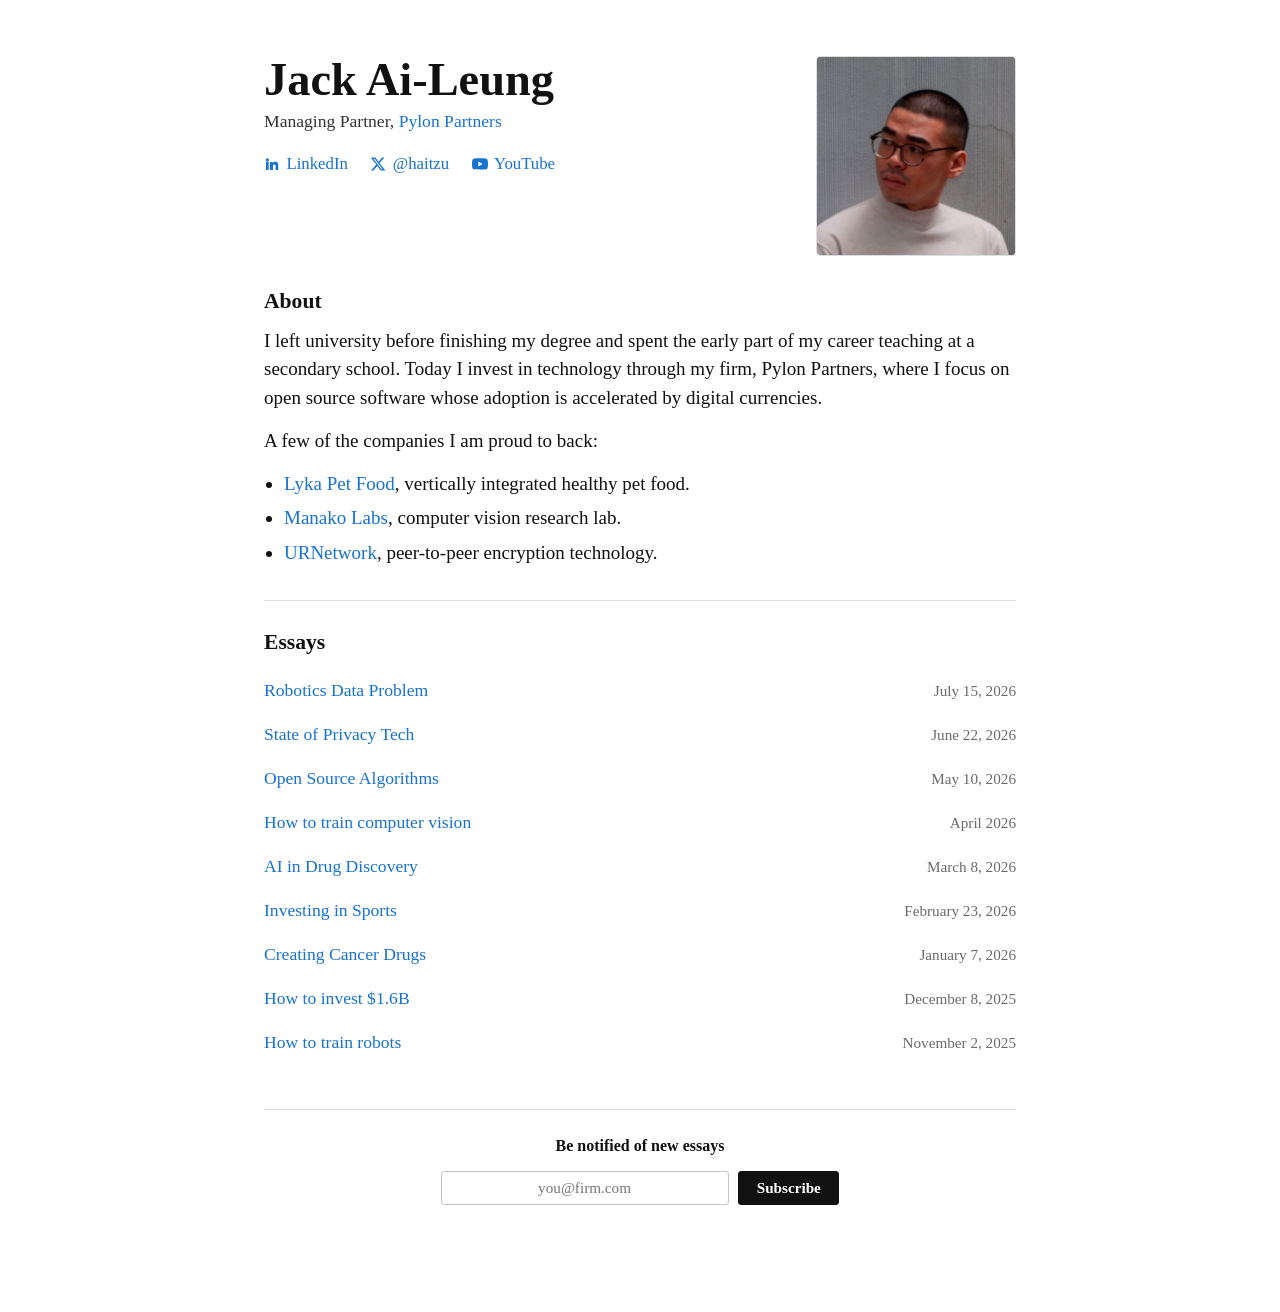
==== commit 5ee421a4: "Add Creating Cancer Drugs essay; cap every essay at two figures" ====
--- a/index.html
+++ b/index.html
@@ -92,6 +92,12 @@
           </a>
         </li>
         <li>
+          <a class="post-link" href="posts/creating-cancer-drugs.html">
+            <span class="post-title">Creating Cancer Drugs</span>
+            <span class="post-date">January 7, 2026</span>
+          </a>
+        </li>
+        <li>
           <a class="post-link" href="posts/how-to-invest-1-6b.html">
             <span class="post-title">How to invest $1.6B</span>
             <span class="post-date">December 8, 2025</span>
